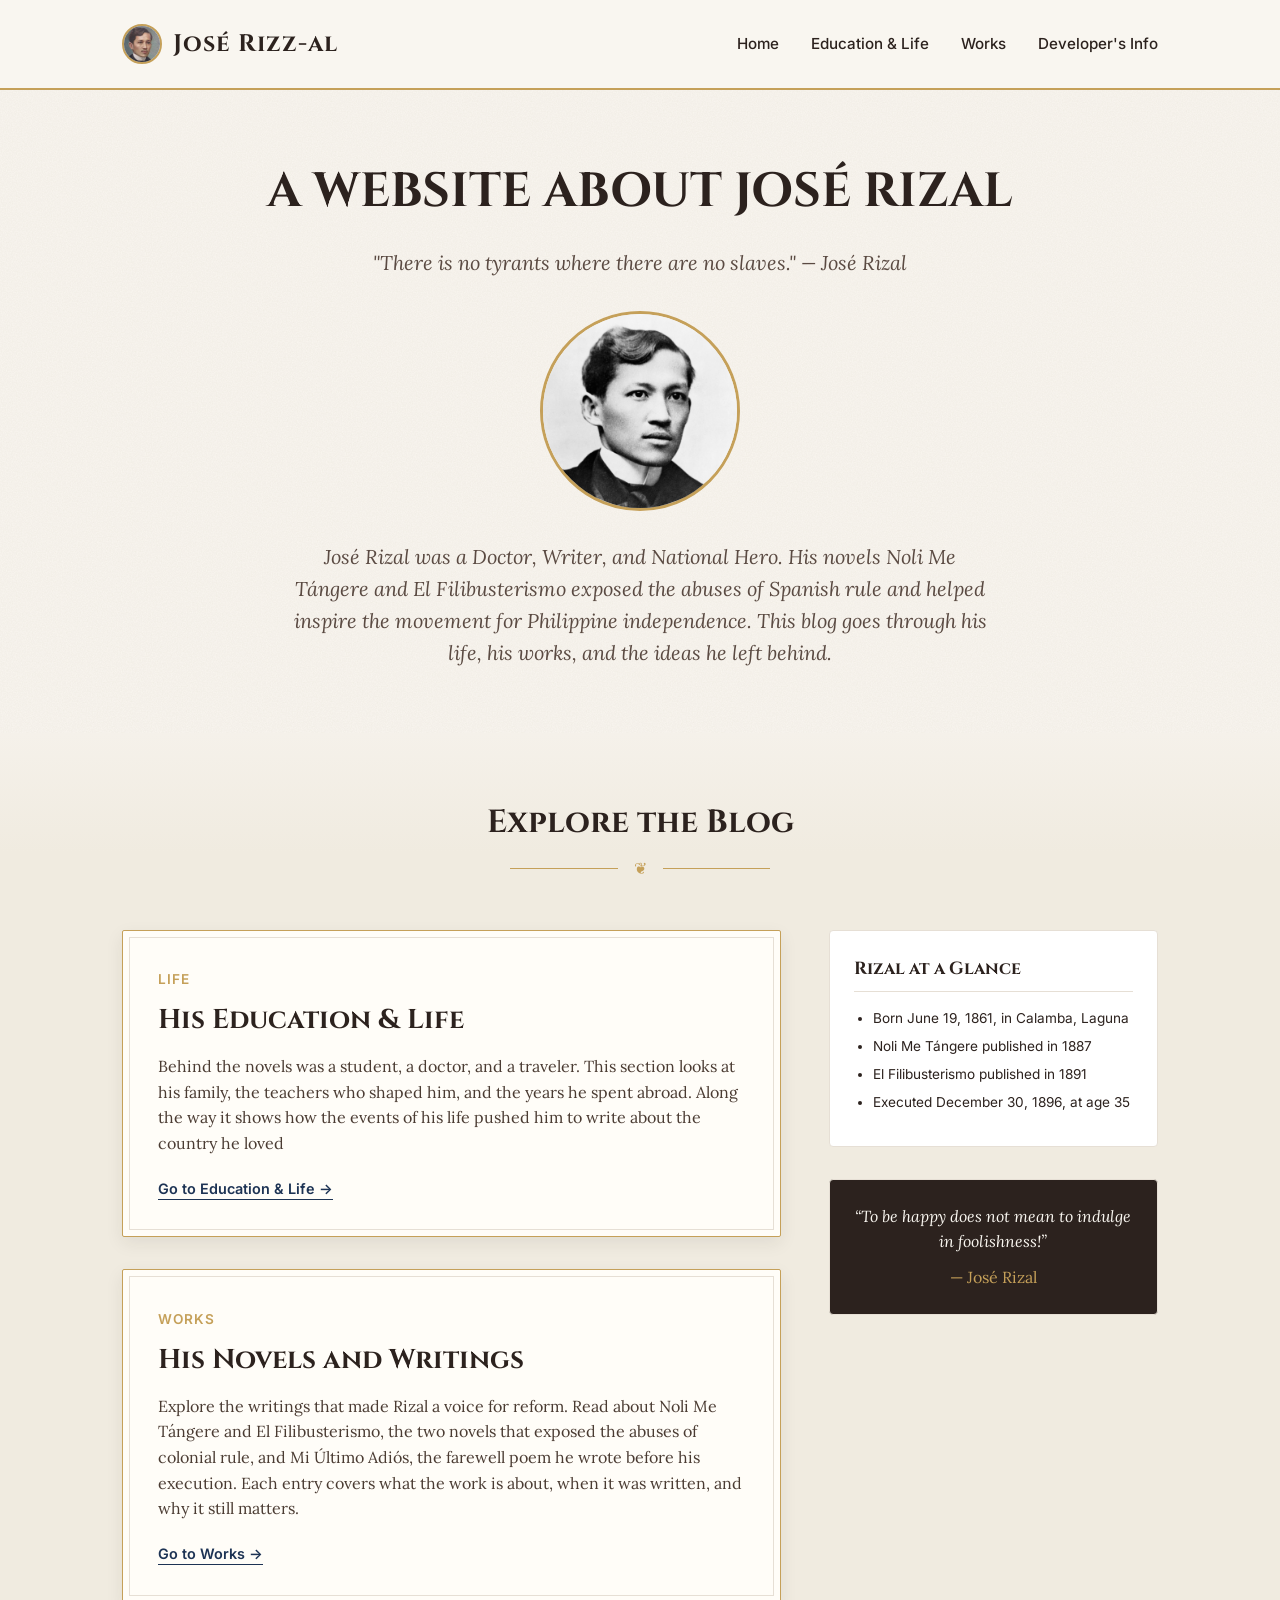
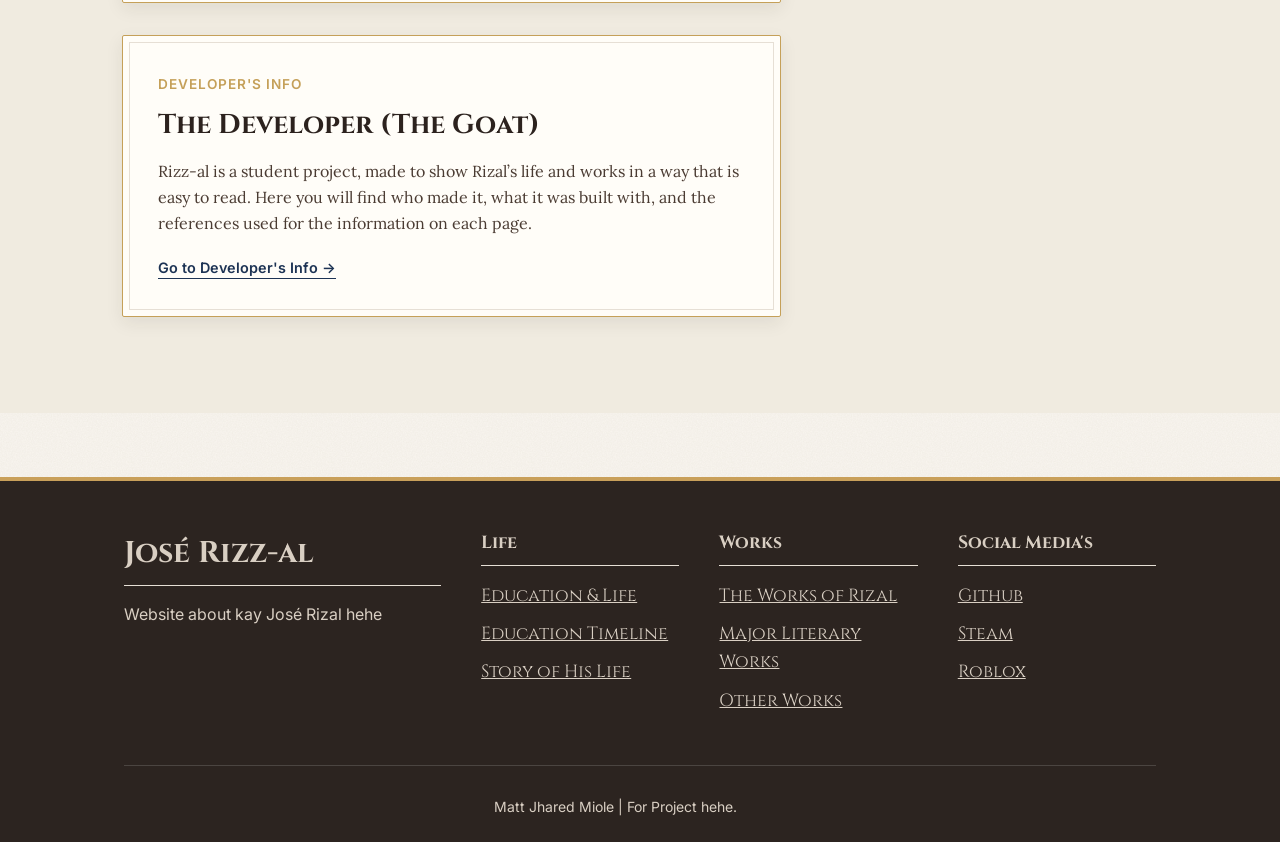
==== Home.html @ d07f2271 "Add files via upload" ====
<!DOCTYPE html>
<html lang="en">
<head>
    <meta charset="UTF-8">
    <meta name="viewport" content="width=device-width, initial-scale=1.0">
    <title>Life And Works of José Rizal</title>
    <link rel="icon" type="image/jpeg" href="/Images/Jose.png">

    <!-- LINKS -->
    <link rel="stylesheet" href="https://fonts.googleapis.com/css2?family=Cinzel:wght@600;700&family=Lora:ital,wght@0,400;0,600;1,400&family=Inter:wght@300;400;500&display=swap">
    <link rel="stylesheet" href="Body.css">
    <link rel="stylesheet" href="Home.css">
    <link rel="stylesheet" href="Footer.css">
    <link rel="stylesheet" href="pages.css">

</head>
<body>

    <!-- sa taas bago mag hr -->
    <header>
        <div class="nav-cont">
            <a href="Home.html" class="logo">
            <img src="/Images/rizz.jpg" alt="" class="logo-img">José Rizz-al</a>
            <ul class="nav-links">
                <li><a href="Home.html">Home</a></li>
                <li><a href="Life.html">Education &amp; Life</a></li>
                <li><a href="Works.html">Works</a></li>
                <li><a href="Info.html">Developer's Info</a></li>
            </ul>
        </div>
    </header>

    <section class="Jose-RIzal">
        <h1 class="taas">A WEBSITE ABOUT JOSÉ RIZAL</h1>
        <p>"There is no tyrants where there are no slaves." — José Rizal</p>
        <img src="/Images/Jose_Rizal_full.jpg" alt="imahe ni José Rizz-al na babaero" class="handsome">
        <p class="desc">José Rizal was a Doctor, Writer, and National Hero. His novels <em>Noli Me Tángere</em> and <em>El Filibusterismo</em> exposed the abuses of Spanish rule and helped inspire the movement for Philippine independence. This blog goes through his life, his works, and the ideas he left behind.</p>
    </section>

        <!-- MAIN CONTAINERS -->

    <section class="baba">
        <h1 class="major">Explore the Blog</h1>
    <div class="ornament" aria-hidden="true"><span>❦</span></div>

    <div class="main-cont">
    <div class="hub">
        <a href="Life.html" class="hub-card">
            <span class="hub-label">Life</span>
                <h2>His Education &amp; Life</h2>
                <p>Behind the novels was a student, a doctor, and a traveler. This section looks at his family, the teachers who shaped him, and the years he spent abroad. Along the way it shows how the events of his life pushed him to write about the country he loved</p>
            <span class="read-more">Go to Education &amp; Life →</span>
        </a>

        <a href="Works.html" class="hub-card">
            <span class="hub-label">Works</span>
            <h2>His Novels and Writings</h2>
            <p>Explore the writings that made Rizal a voice for reform. Read about Noli Me Tángere and El Filibusterismo, the two novels that exposed the abuses of colonial rule, and Mi Último Adiós, the farewell poem he wrote before his execution. Each entry covers what the work is about, when it was written, and why it still matters.</p>
            <span class="read-more">Go to Works →</span>
        </a>

        <a href="Info.html" class="hub-card">
            <span class="hub-label">Developer's Info</span>
            <h2>The Developer (The Goat)</h2>
            <p>Rizz-al is a student project, made to show Rizal’s life and works in a way that is easy to read. Here you will find who made it, what it was built with, and the references used for the information on each page.</p>
            <span class="read-more">Go to Developer's Info →</span>
        </a>
    </div>

    <aside class="sidebar">
        <div class="widget">
            <h3>Rizal at a Glance</h3>
            <ul class="three">
                <li>Born June 19, 1861, in Calamba, Laguna</li>
                <li>Noli Me Tángere published in 1887</li>
                <li>El Filibusterismo published in 1891</li>
                <li>Executed December 30, 1896, at age 35</li>
            </ul>
        </div>

    <div class="widget quote-widget">
        <p>“To be happy does not mean to indulge in foolishness!”</p>
        <span>— José Rizal</span>
    </div>
    </aside>
</div>
</section>
<footer class="footer">
    <div class="footer-2">
    <div class="feet">
    <h1 class="jose-feet">José Rizz-al</h1>
    <p>Website about kay José Rizal hehe</p>
    </div>

    <nav class="feets" aria-label="Life">
    <h3 class="feets-h3">Life</h3>
    <a class="foot-text" href="Life.html"><ins>Education &amp; Life</ins></a>
    <a class="foot-text" href="Life.html#education"><ins>Education Timeline</ins></a>
    <a class="foot-text" href="Life.html#Story"><ins>Story of His Life</ins></a>
    </nav>

    <nav class="feets" aria-label="Works">
    <h3 class="feets-h3">Works</h3>
    <a class="foot-text" href="Works.html#Book"><ins>The Works of Rizal</ins></a>
    <a class="foot-text" href="Works.html#Major"><ins>Major Literary Works</ins></a>
    <a class="foot-text" href="Works.html#Other-Works"><ins>Other Works</ins></a>
    </nav>

    <nav class="feets" aria-label="Legacy">
    <h3 class="feets-h3">Social Media's</h3>
    <a class="foot-text" href="https://github.com/Mattojheredo"><ins>Github</ins></a>
    <a class="foot-text" href="https://steamcommunity.com/profiles/76561198872829556/"><ins>Steam</ins></a>
    <a class="foot-text" href="https://www.roblox.com/users/119009654/profile"><ins>Roblox</ins></a>
    </nav>
</div>

<div class="baba-foot">
    <p>Matt Jhared Miole | For Project hehe.</p>
</div>
</footer>

</body>

</html>
---- Body.css ----
:root {
        --bg-parchment: #F9F6F0;
        --text-sepia: #2C221E;
        --accent-gold: #C5A059;
        --accent-blue: #1D3354;
        --card-bg: #FFFFFF;
        --border-subtle: #E6DFD5;
            --paper-aged: #efe6d2;
            --ink-faded: #5a4a3c;
            --bg-parchment-dark: #f0e9dc;
    }

    * {
        box-sizing: border-box;
        margin: 0;
        padding: 0;
    }

    body {
        background-color: var(--bg-parchment);
        color: var(--text-sepia);
        font-family: 'Inter', sans-serif;
        line-height: 1.6;
        background-color: var(--bg-parchment);
        background-image: url("data:image/svg+xml;utf8,<svg xmlns='http://www.w3.org/2000/svg' width='200' height='200'><filter id='n'><feTurbulence type='fractalNoise' baseFrequency='0.8' numOctaves='3' stitchTiles='stitch'/><feColorMatrix values='0 0 0 0 0.35  0 0 0 0 0.25  0 0 0 0 0.15  0 0 0 0.09 0'/></filter><rect width='100%' height='100%' filter='url(%23n)'/></svg>");
    }

    header {
        border-bottom: 2px solid var(--accent-gold);
        background-color: var(--bg-parchment);
        position: sticky;
        top: 0;
        z-index: 100;
    }
---- Home.css ----
.nav-cont {
        max-width: 1100px;
        margin: 0 auto;
        padding: 1.5rem 2rem;
        display: flex;
        justify-content: space-between;
        align-items: center;
    }

    .logo {
        font-family: 'Cinzel', serif;
        font-size: 1.5rem;
        font-weight: 700;
        color: var(--text-sepia);
        letter-spacing: 1px;
        text-decoration: none;
        display: inline-flex;
        align-items: center;
        gap: 0.7rem;
    }

    .logo-img {
    width: 40px;
    height: 40px;
    border-radius: 50%;
    object-fit: cover;
    object-position: top;
    border: 2px solid var(--accent-gold);
    }

    .nav-links {
        display: flex;
        gap: 2rem;
        list-style: none;
    }

    .nav-links a {
        text-decoration: none;
        color: var(--text-sepia);
        font-weight: 500;
        font-size: 0.95rem;
        transition: color 0.2s;
    }

    .nav-links a:hover {
        color: var(--accent-gold);
    }

    .Jose-RIzal {
        max-width: 900px;
        margin: 4rem auto;
        text-align: center;
        padding: 0 2rem;
    }

    .Jose-RIzal h1 {
        font-family: 'Cinzel', serif;
        font-size: 3rem;
        margin-bottom: 1rem;
        color: var(--text-sepia);
    }

    .Jose-RIzal p {
        font-family: 'Lora', serif;
        font-style: italic;
        font-size: 1.25rem;
        color: #5A4A42;
        max-width: 700px;
        margin: 0 auto 2rem auto;
    }

    .handsome {
        display: block;
        width: 200px;
        aspect-ratio: 1 / 1;
        object-fit: cover;
        object-position: top;
        border-radius: 60%;
        border: 3px solid var(--accent-gold);
        margin: 0 auto;
        margin-bottom: 30px;
    }
    .Jose-RIzal desc {
        font-family: 'Inter', sans-serif;
        font-style: normal;
        font-size: 1rem;
        color: #4A3B32;
        max-width: 600px;
        margin: 2rem auto 0 auto;
        line-height: 1.8;
    }

    .main-cont {
        max-width: 1100px;
        margin: 0 auto 4rem auto;
        padding: 0 2rem;
        display: grid;
        grid-template-columns: 2fr 1fr;
        gap: 3rem;
        align-items: start;
        
    }

    @media (max-width: 768px) {
        .main-cont { grid-template-columns: 1fr; }
    }

    .blog-posts {
        display: flex;
        flex-direction: column;
        gap: 2.5rem;
    }

    .post-card {
        background: var(--card-bg);
        border: 1px solid var(--border-subtle);
        padding: 2rem;
        border-radius: 4px;
        box-shadow: 0 4px 12px rgba(44, 34, 30, 0.03);
        transition: transform 0.2s;
    }

    .post-card:hover {
        transform: translateY(-3px);
    }

    .post-card-image {
        display: flex;
        gap: 1.5rem;
        align-items: stretch;
    }

    .post-thumb {
        width: 140px;
        aspect-ratio: 2 / 3;
        object-fit: cover;
        border-radius: 4px;
        flex-shrink: 0;
        background: var(--border-subtle);
    }

        .post-body {
        flex: 1;
        display: flex;
        flex-direction: column;
        align-items: flex-start;
        }

    .post-body .read-more {
        margin-top: auto;
    }

    @media (max-width: 600px) {
        .post-card-image {
        flex-direction: column;
    }

    .post-thumb {
        width: 100%;
        aspect-ratio: 16 / 9;
        }
    }

    .post-meta {
        font-size: 0.85rem;
        text-transform: uppercase;
        letter-spacing: 1px;
        color: var(--accent-gold);
        margin-bottom: 0.5rem;
        font-weight: 600;
    }

    .post-title {
        font-family: 'Cinzel', serif;
        font-size: 1.6rem;
        margin-bottom: 1rem;
        line-height: 1.3;
    }

    .post-title a {
        text-decoration: none;
        color: var(--text-sepia);
    }

    .post-title a:hover {
        color: var(--accent-blue);
    }

    .post-excerpt {
        font-family: 'Lora', serif;
        color: #4A3B32;
        margin-bottom: 1.5rem;
    }

    .read-more {
        text-decoration: none;
        font-weight: 600;
        font-size: 0.9rem;
        color: var(--accent-blue);
        border-bottom: 1px solid var(--accent-blue);
        padding-bottom: 2px;
    }

    .sidebar {
        display: flex;
        flex-direction: column;
        gap: 2rem;
    }

    .widget,
    .trio-trio-tro {
        background: var(--card-bg);
        border: 1px solid var(--border-subtle);
        padding: 1.5rem;
        border-radius: 4px;
    }

    .widget h3,
    .trio-trio-tro h3 {
        font-family: 'Cinzel', serif;
        font-size: 1.1rem;
        margin-bottom: 1rem;
        border-bottom: 1px solid var(--border-subtle);
        padding-bottom: 0.5rem;
    }

    .timeline-slider {
        width: 100%;
        margin: 1rem 0;
        accent-color: var(--accent-gold);
    }

    .timeline-year {
        font-family: 'Cinzel', serif;
        font-weight: bold;
        font-size: 1.2rem;
        color: var(--accent-gold);
        margin-bottom: 0.5rem;
    }

    .timeline-desc {
        font-size: 0.95rem;
        color: #4A3B32;
        min-height: 60px;
    }

    .timeline-ni-rizz-al {
        font-size: 0.85rem;
        color: #666;
        margin-bottom: 0.5rem;
    }

    .three {
        font-size: 0.85rem;
        color: #2C221E;
        margin-bottom: 0.5rem;
        padding-left: 1.2rem;
    }

    .three li {
        margin-bottom: 0.4rem;
    }

    .more-works-rizz-al {
        text-decoration: none;
        color: var(--accent-blue);
        transition: color 0.2s;
    }

    .more-works-rizz-al:hover {
        color: var(--accent-gold);
    }

    .major {
        text-align: center;
        font-family: 'Cinzel', serif;
        font-size: 2rem;
        color: var(--text-sepia);
        margin-bottom: 0.5rem;
    }

    .baba {
        background: linear-gradient(to bottom, #f5f1ea 0%, #f0ebe0 120px);
        border-top: none;
        padding: 4rem 0 2rem;
        }

    .ornament {
        display: flex;
        align-items: center;
        gap: 16px;
        max-width: 260px;
        margin: 0 auto 3rem;
        color: var(--accent-gold);
    }

    .ornament::before,
    .ornament::after {
        content: "";
        flex: 1;
        height: 1px;
        background: var(--accent-gold);
    }

    .major2 {
        text-align: center;
        font-family: 'Cinzel', serif;
        font-size: 2rem;
        color: var(--text-sepia);
        margin-bottom: 0.5rem;
        margin-top: 4rem;
    }

    .ornament2 {
        display: flex;
        align-items: center;
        gap: 16px;
        max-width: 260px;
        margin: 0 auto 3rem;
        color: var(--accent-gold);
    }

    .ornament2::before,
    .ornament2::after {
        content: "";
        flex: 1;
        height: 1px;
        background: var(--accent-gold);
    }
---- Footer.css ----
.footer {
        background: #2c2420;
        color: #d9cfc3;
        border-top: 4px solid #c9a05a;
        margin-top: 64px;
        padding: 48px 24px 24px;
    }

    .footer-2 {
        max-width: 1032px;
        margin: 0 auto;
        display: grid;
        grid-template-columns: 1.6fr 1fr 1fr 1fr;
        gap: 40px;
    }

    .feet h3 {
        color: #fff;
        font-size: 26px;
        margin: 0 0 12px;
    }

    .feet p {
        margin: 0 0 12px;
        line-height: 1.6;
    }

    .feets h4 {
        color: #fff;
        font-size: 16px;
        margin: 0 0 14px;
    }

    .feets a,
    .feet a {
        display: block;
        color: #d9cfc3;
        text-decoration: none;
        margin-bottom: 10px;
    }

    .feet a {
        display: inline;
        border-bottom: 1px solid #c9a05a;
    }

    .feets a:hover,
    .feet a:hover {
        color: #c9a05a;
    }

    .baba-foot {
        max-width: 1032px;
        margin: 40px auto 0;
        padding-top: 20px;
        border-top: 1px solid rgba(255, 255, 255, 0.15);
        font-size: 14px;
    }

    .baba-foot p {
        margin: 10px 0 0;
        margin-left: 370px;
        
    }

    @media (
        max-width: 760px
    ) {

    .footer2 {
        grid-template-columns: 1fr 1fr;
    }
    .feet    {
        grid-column: 1 / -1;
    }   }

    .jose-feet {
        font-family: 'Cinzel', serif;
        font-size: 30px;
        margin-bottom: 1rem;
        border-bottom: 1px solid var(--border-subtle);
        padding-bottom: 0.5rem;
    }

    .feets-h3 {
        font-family: 'Cinzel', serif;
        font-size: 1.1rem;
        margin-bottom: 1rem;
        border-bottom: 1px solid var(--border-subtle);
        padding-bottom: 0.5rem;
    }

    .foot-text{
        font-family: 'Cinzel', serif;
        font-size: 1.1rem;
    }
---- pages.css ----
.hub {
        display: flex;
        flex-direction: column;
        gap: 2rem;
    }

    .hub-card {
        display: block;
        text-decoration: none;
        background: #fffdf8;
        border: 1px solid var(--accent-gold);
        outline: 1px solid var(--border-subtle);
        outline-offset: -8px;
        border-radius: 2px;
        padding: 2.2rem;
        box-shadow: 0 6px 18px rgba(44, 34, 30, 0.08);
        transition: transform 0.2s, box-shadow 0.2s;
    }

    .hub-card:hover {
        transform: translateY(-4px);
        box-shadow: 0 10px 24px rgba(44, 34, 30, 0.14);
    }

    .hub-label {
        font-size: 0.85rem;
        text-transform: uppercase;
        letter-spacing: 1px;
        font-weight: 600;
        color: var(--accent-gold);
    }

    .hub-card h2 {
        font-family: 'Cinzel', serif;
        font-size: 1.7rem;
        color: var(--text-sepia);
        margin: 0.4rem 0 0.8rem;
    }

    .hub-card p {
        font-family: 'Lora', serif;
        color: #4A3B32;
        margin-bottom: 1.2rem;
    }

    .quote-widget {
        background: var(--text-sepia);
        color: var(--bg-parchment);
        text-align: center;
        font-family: 'Lora', serif;
        font-style: italic;
    }

    .quote-widget span {
        display: block;
        margin-top: 0.6rem;
        color: var(--accent-gold)
        ; font-style: normal;
    }
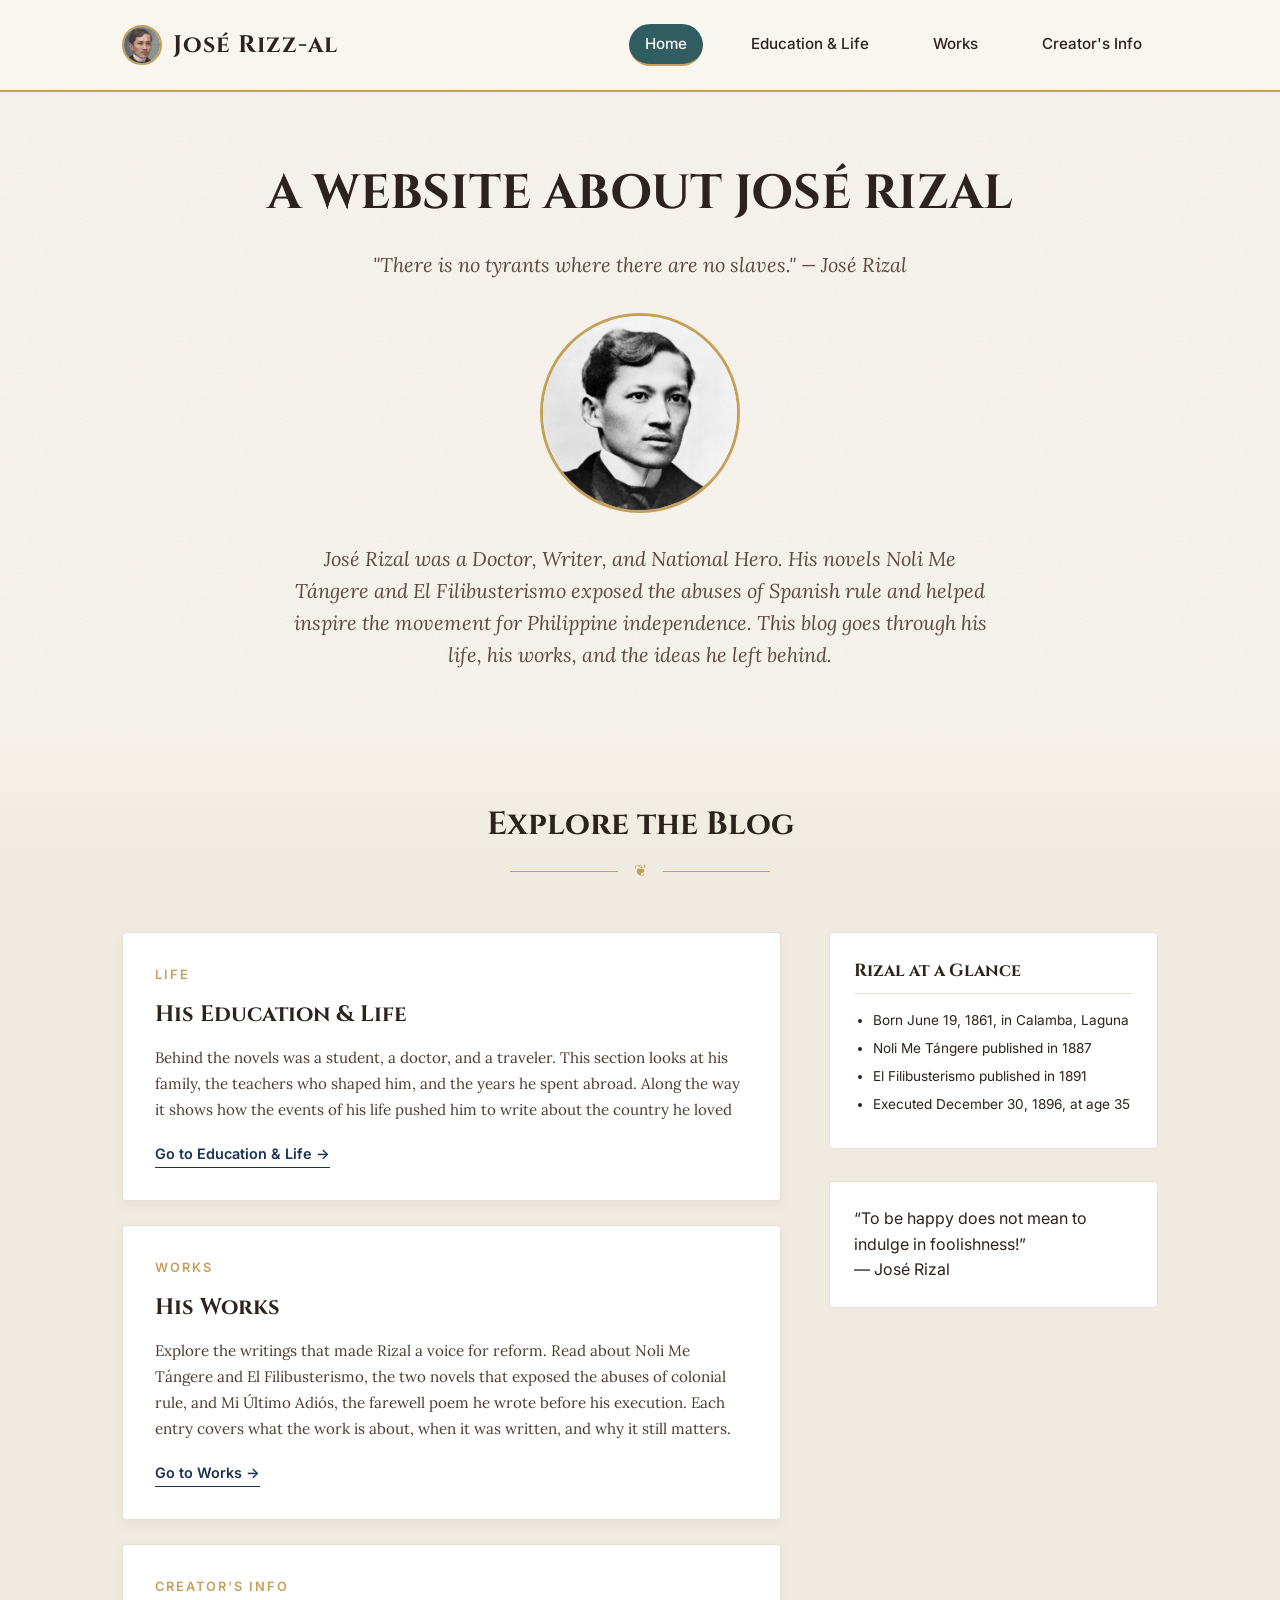
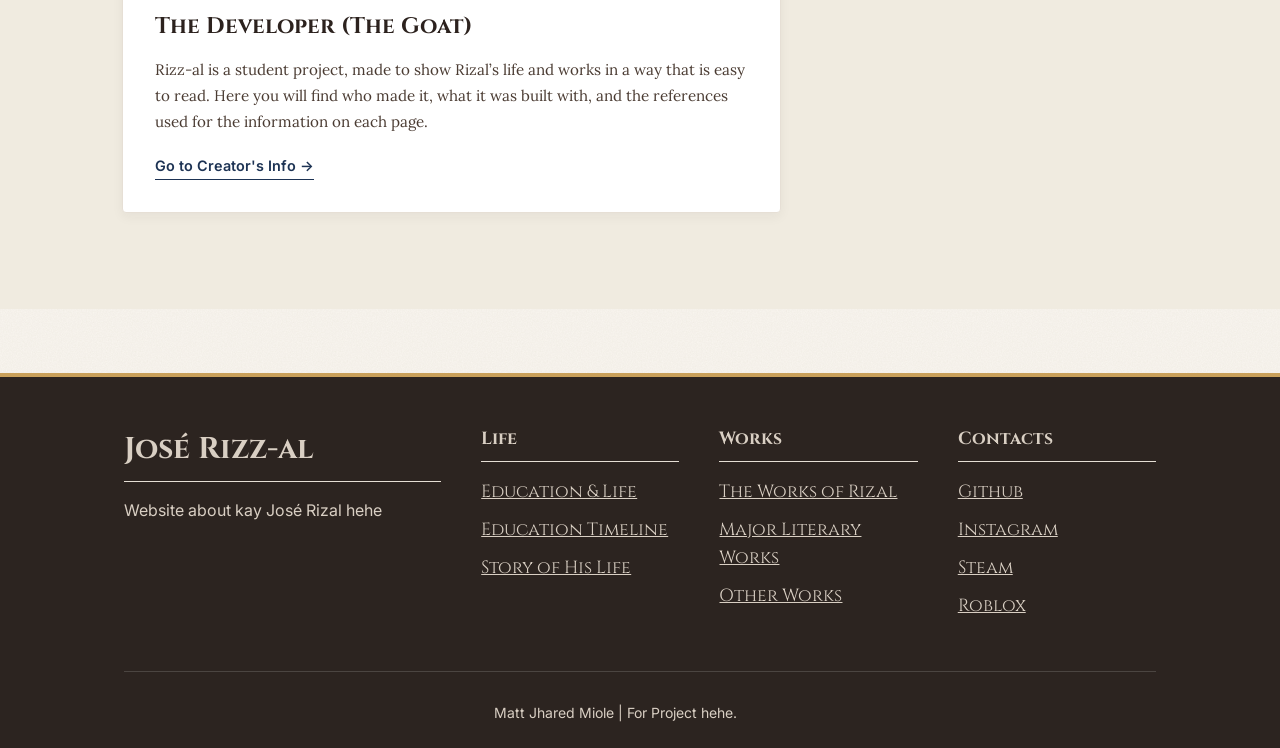
==== commit dcb8168e: "Add files via upload" ====
--- a/Home.html
+++ b/Home.html
@@ -8,10 +8,10 @@
 
     <!-- LINKS -->
     <link rel="stylesheet" href="https://fonts.googleapis.com/css2?family=Cinzel:wght@600;700&family=Lora:ital,wght@0,400;0,600;1,400&family=Inter:wght@300;400;500&display=swap">
-    <link rel="stylesheet" href="Body.css">
-    <link rel="stylesheet" href="Home.css">
-    <link rel="stylesheet" href="Footer.css">
-    <link rel="stylesheet" href="pages.css">
+    <link rel="stylesheet" href="/CSS/Body.css">
+    <link rel="stylesheet" href="/CSS/Home.css">
+    <link rel="stylesheet" href="/CSS/Footer.css">
+    <link rel="stylesheet" href="/CSS/pages.css">
 
 </head>
 <body>
@@ -19,13 +19,13 @@
     <!-- sa taas bago mag hr -->
     <header>
         <div class="nav-cont">
-            <a href="Home.html" class="logo">
+            <a href="/HTML/Home.html" class="logo">
             <img src="/Images/rizz.jpg" alt="" class="logo-img">José Rizz-al</a>
             <ul class="nav-links">
-                <li><a href="Home.html">Home</a></li>
-                <li><a href="Life.html">Education &amp; Life</a></li>
-                <li><a href="Works.html">Works</a></li>
-                <li><a href="Info.html">Developer's Info</a></li>
+                <li><a href="/HTML/Home.html" aria-current="page">Home</a></li>
+                <li><a href="/HTML/Life.html">Education &amp; Life</a></li>
+                <li><a href="/HTML/Works.html">Works</a></li>
+                <li><a href="/HTML/Info.html">Creator's Info</a></li>
             </ul>
         </div>
     </header>
@@ -45,25 +45,25 @@
 
     <div class="main-cont">
     <div class="hub">
-        <a href="Life.html" class="hub-card">
+        <a href="/HTML/Life.html" class="hub-card">
             <span class="hub-label">Life</span>
                 <h2>His Education &amp; Life</h2>
                 <p>Behind the novels was a student, a doctor, and a traveler. This section looks at his family, the teachers who shaped him, and the years he spent abroad. Along the way it shows how the events of his life pushed him to write about the country he loved</p>
             <span class="read-more">Go to Education &amp; Life →</span>
         </a>
 
-        <a href="Works.html" class="hub-card">
+        <a href="/HTML/Works.html" class="hub-card">
             <span class="hub-label">Works</span>
-            <h2>His Novels and Writings</h2>
+            <h2>His Works</h2>
             <p>Explore the writings that made Rizal a voice for reform. Read about Noli Me Tángere and El Filibusterismo, the two novels that exposed the abuses of colonial rule, and Mi Último Adiós, the farewell poem he wrote before his execution. Each entry covers what the work is about, when it was written, and why it still matters.</p>
             <span class="read-more">Go to Works →</span>
         </a>
 
-        <a href="Info.html" class="hub-card">
-            <span class="hub-label">Developer's Info</span>
+        <a href="/HTML/Info.html" class="hub-card">
+            <span class="hub-label">Creator's Info</span>
             <h2>The Developer (The Goat)</h2>
             <p>Rizz-al is a student project, made to show Rizal’s life and works in a way that is easy to read. Here you will find who made it, what it was built with, and the references used for the information on each page.</p>
-            <span class="read-more">Go to Developer's Info →</span>
+            <span class="read-more">Go to Creator's Info →</span>
         </a>
     </div>
 
@@ -78,7 +78,7 @@
             </ul>
         </div>
 
-    <div class="widget quote-widget">
+    <div class="widget">
         <p>“To be happy does not mean to indulge in foolishness!”</p>
         <span>— José Rizal</span>
     </div>
@@ -94,21 +94,22 @@
 
     <nav class="feets" aria-label="Life">
     <h3 class="feets-h3">Life</h3>
-    <a class="foot-text" href="Life.html"><ins>Education &amp; Life</ins></a>
-    <a class="foot-text" href="Life.html#education"><ins>Education Timeline</ins></a>
-    <a class="foot-text" href="Life.html#Story"><ins>Story of His Life</ins></a>
+    <a class="foot-text" href="/HTML/Life.html"><ins>Education &amp; Life</ins></a>
+    <a class="foot-text" href="/HTML/Life.html#education"><ins>Education Timeline</ins></a>
+    <a class="foot-text" href="/HTML/Life.html#Story"><ins>Story of His Life</ins></a>
     </nav>
 
     <nav class="feets" aria-label="Works">
     <h3 class="feets-h3">Works</h3>
-    <a class="foot-text" href="Works.html#Book"><ins>The Works of Rizal</ins></a>
-    <a class="foot-text" href="Works.html#Major"><ins>Major Literary Works</ins></a>
-    <a class="foot-text" href="Works.html#Other-Works"><ins>Other Works</ins></a>
+    <a class="foot-text" href="/HTML/Works.html#Book"><ins>The Works of Rizal</ins></a>
+    <a class="foot-text" href="/HTML/Works.html#Major"><ins>Major Literary Works</ins></a>
+    <a class="foot-text" href="/HTML/Works.html#Other-Works"><ins>Other Works</ins></a>
     </nav>
 
     <nav class="feets" aria-label="Legacy">
-    <h3 class="feets-h3">Social Media's</h3>
+    <h3 class="feets-h3">Contacts</h3>
     <a class="foot-text" href="https://github.com/Mattojheredo"><ins>Github</ins></a>
+    <a class="foot-text" href="https://www.instagram.com/mattojheredo/"><ins>Instagram</ins></a>
     <a class="foot-text" href="https://steamcommunity.com/profiles/76561198872829556/"><ins>Steam</ins></a>
     <a class="foot-text" href="https://www.roblox.com/users/119009654/profile"><ins>Roblox</ins></a>
     </nav>
--- a/CSS/Body.css
+++ b/CSS/Body.css
@@ -0,0 +1,34 @@
+:root {
+        --bg-parchment: #F9F6F0;
+        --text-sepia: #2C221E;
+        --accent-gold: #C5A059;
+        --accent-blue: #1D3354;
+        --card-bg: #FFFFFF;
+        --border-subtle: #E6DFD5;
+            --paper-aged: #efe6d2;
+            --ink-faded: #5a4a3c;
+            --bg-parchment-dark: #f0e9dc;
+    }
+
+    * {
+        box-sizing: border-box;
+        margin: 0;
+        padding: 0;
+    }
+
+    body {
+        background-color: var(--bg-parchment);
+        color: var(--text-sepia);
+        font-family: 'Inter', sans-serif;
+        line-height: 1.6;
+        background-color: var(--bg-parchment);
+        background-image: url("data:image/svg+xml;utf8,<svg xmlns='http://www.w3.org/2000/svg' width='200' height='200'><filter id='n'><feTurbulence type='fractalNoise' baseFrequency='0.8' numOctaves='3' stitchTiles='stitch'/><feColorMatrix values='0 0 0 0 0.35  0 0 0 0 0.25  0 0 0 0 0.15  0 0 0 0.09 0'/></filter><rect width='100%' height='100%' filter='url(%23n)'/></svg>");
+    }
+
+    header {
+        border-bottom: 2px solid var(--accent-gold);
+        background-color: var(--bg-parchment);
+        position: sticky;
+        top: 0;
+        z-index: 100;
+    }
--- a/CSS/Home.css
+++ b/CSS/Home.css
@@ -0,0 +1,406 @@
+    .nav-cont {
+        max-width: 1100px;
+        margin: 0 auto;
+        padding: 1.5rem 2rem;
+        display: flex;
+        justify-content: space-between;
+        align-items: center;
+    }
+
+    .logo {
+        font-family: 'Cinzel', serif;
+        font-size: 1.5rem;
+        font-weight: 700;
+        color: var(--text-sepia);
+        letter-spacing: 1px;
+        text-decoration: none;
+        display: inline-flex;
+        align-items: center;
+        gap: 0.7rem;
+    }
+
+    .logo-img {
+    width: 40px;
+    height: 40px;
+    border-radius: 50%;
+    object-fit: cover;
+    object-position: top;
+    border: 2px solid var(--accent-gold);
+    }
+
+    .nav-links {
+        display: flex;
+        gap: 2rem;
+        list-style: none;
+    }
+
+    .nav-links a {
+        text-decoration: none;
+        color: var(--text-sepia);
+        font-weight: 500;
+        font-size: 0.95rem;
+        transition: color 0.2s;
+        border-radius: 999px;
+        border-bottom: 2px solid transparent;
+        transition: background 0.2s, color 0.2s, border-color 0.2s;
+        display:block;
+        padding: 0.5rem 1rem;
+
+    }
+
+    .nav-links a:hover {
+        color: var(--accent-gold);
+    }
+
+    .nav-links a[aria-current="page"] {
+    background: #2F5D62;
+    color: #F9F6F0;
+    border-bottom-color: var(--accent-gold);
+    }
+
+    .nav-links a[aria-current="page"]:hover {
+    color: var(--bg-parchment);
+    }
+
+    .Jose-RIzal {
+        max-width: 900px;
+        margin: 4rem auto;
+        text-align: center;
+        padding: 0 2rem;
+    }
+
+    .Jose-RIzal h1 {
+        font-family: 'Cinzel', serif;
+        font-size: 3rem;
+        margin-bottom: 1rem;
+        color: var(--text-sepia);
+    }
+
+    .Jose-RIzal p {
+        font-family: 'Lora', serif;
+        font-style: italic;
+        font-size: 1.25rem;
+        color: #5A4A42;
+        max-width: 700px;
+        margin: 0 auto 2rem auto;
+    }
+
+    .handsome {
+        display: block;
+        width: 200px;
+        aspect-ratio: 1 / 1;
+        object-fit: cover;
+        object-position: top;
+        border-radius: 60%;
+        border: 3px solid var(--accent-gold);
+        margin: 0 auto;
+        margin-bottom: 30px;
+    }
+    .Jose-RIzal desc {
+        font-family: 'Inter', sans-serif;
+        font-style: normal;
+        font-size: 1rem;
+        color: #4A3B32;
+        max-width: 600px;
+        margin: 2rem auto 0 auto;
+        line-height: 1.8;
+    }
+
+    .main-cont {
+        max-width: 1100px;
+        margin: 0 auto 4rem auto;
+        padding: 0 2rem;
+        display: grid;
+        grid-template-columns: 2fr 1fr;
+        gap: 3rem;
+        align-items: start;
+        
+    }
+
+    @media (max-width: 768px) {
+        .main-cont { grid-template-columns: 1fr; }
+    }
+
+    .blog-posts {
+        display: flex;
+        flex-direction: column;
+        gap: 2.5rem;
+    }
+
+    .post-card {
+        background: var(--card-bg);
+        border: 1px solid var(--border-subtle);
+        padding: 2rem;
+        border-radius: 4px;
+        box-shadow: 0 4px 12px rgba(44, 34, 30, 0.03);
+        transition: transform 0.2s;
+    }
+
+    .post-card:hover {
+        transform: translateY(-3px);
+    }
+
+    .post-card-image {
+        display: flex;
+        gap: 1.5rem;
+        align-items: stretch;
+    }
+
+    .post-thumb {
+        width: 140px;
+        aspect-ratio: 2 / 3;
+        object-fit: cover;
+        border-radius: 4px;
+        flex-shrink: 0;
+        background: var(--border-subtle);
+    }
+
+        .post-body {
+        flex: 1;
+        display: flex;
+        flex-direction: column;
+        align-items: flex-start;
+        }
+
+    .post-body .read-more {
+        margin-top: auto;
+    }
+
+    @media (max-width: 600px) {
+        .post-card-image {
+        flex-direction: column;
+    }
+
+    .post-thumb {
+        width: 100%;
+        aspect-ratio: 16 / 9;
+        }
+    }
+
+    .post-meta {
+        font-size: 0.85rem;
+        text-transform: uppercase;
+        letter-spacing: 1px;
+        color: var(--accent-gold);
+        margin-bottom: 0.5rem;
+        font-weight: 600;
+    }
+
+    .post-title {
+        font-family: 'Cinzel', serif;
+        font-size: 1.6rem;
+        margin-bottom: 1rem;
+        line-height: 1.3;
+    }
+
+    .post-title a {
+        text-decoration: none;
+        color: var(--text-sepia);
+    }
+
+    .post-title a:hover {
+        color: var(--accent-blue);
+    }
+
+    .post-excerpt {
+        font-family: 'Lora', serif;
+        color: #4A3B32;
+        margin-bottom: 1.5rem;
+    }
+
+    .read-more {
+        text-decoration: none;
+        font-weight: 600;
+        font-size: 0.9rem;
+        color: var(--accent-blue);
+        border-bottom: 1px solid var(--accent-blue);
+        padding-bottom: 2px;
+    }
+
+    .sidebar {
+        display: flex;
+        flex-direction: column;
+        gap: 2rem;
+    }
+
+    .widget,
+    .trio-trio-tro {
+        background: var(--card-bg);
+        border: 1px solid var(--border-subtle);
+        padding: 1.5rem;
+        border-radius: 4px;
+    }
+
+    .widget h3,
+    .trio-trio-tro h3 {
+        font-family: 'Cinzel', serif;
+        font-size: 1.1rem;
+        margin-bottom: 1rem;
+        border-bottom: 1px solid var(--border-subtle);
+        padding-bottom: 0.5rem;
+    }
+
+    .timeline-slider {
+        width: 100%;
+        margin: 1rem 0;
+        accent-color: var(--accent-gold);
+    }
+
+    .timeline-year {
+        font-family: 'Cinzel', serif;
+        font-weight: bold;
+        font-size: 1.2rem;
+        color: var(--accent-gold);
+        margin-bottom: 0.5rem;
+    }
+
+    .timeline-desc {
+        font-size: 0.95rem;
+        color: #4A3B32;
+        min-height: 60px;
+    }
+
+    .timeline-ni-rizz-al {
+        font-size: 0.85rem;
+        color: #666;
+        margin-bottom: 0.5rem;
+    }
+
+    .three {
+        font-size: 0.85rem;
+        color: #2C221E;
+        margin-bottom: 0.5rem;
+        padding-left: 1.2rem;
+    }
+
+    .three li {
+        margin-bottom: 0.4rem;
+    }
+
+    .more-works-rizz-al {
+        text-decoration: none;
+        color: var(--accent-blue);
+        transition: color 0.2s;
+    }
+
+    .more-works-rizz-al:hover {
+        color: var(--accent-gold);
+    }
+
+    .major {
+        text-align: center;
+        font-family: 'Cinzel', serif;
+        font-size: 2rem;
+        color: var(--text-sepia);
+        margin-bottom: 0.5rem;
+    }
+
+    .baba {
+        background: linear-gradient(to bottom, #f5f1ea 0%, #f0ebe0 120px);
+        border-top: none;
+        padding: 4rem 0 2rem;
+        }
+
+    .ornament {
+        display: flex;
+        align-items: center;
+        gap: 16px;
+        max-width: 260px;
+        margin: 0 auto 3rem;
+        color: var(--accent-gold);
+    }
+
+    .ornament::before,
+    .ornament::after {
+        content: "";
+        flex: 1;
+        height: 1px;
+        background: var(--accent-gold);
+    }
+
+    .major2 {
+        text-align: center;
+        font-family: 'Cinzel', serif;
+        font-size: 2rem;
+        color: var(--text-sepia);
+        margin-bottom: 0.5rem;
+        margin-top: 4rem;
+    }
+
+    .ornament2 {
+        display: flex;
+        align-items: center;
+        gap: 16px;
+        max-width: 260px;
+        margin: 0 auto 3rem;
+        color: var(--accent-gold);
+    }
+
+    .ornament2::before,
+    .ornament2::after {
+        content: "";
+        flex: 1;
+        height: 1px;
+        background: var(--accent-gold);
+    }
+
+
+/* EXPLORE THE BLOG CARDS */
+
+.hub {
+    display: flex;
+    flex-direction: column;
+    gap: 1.5rem;
+}
+
+.hub-card {
+    display: flex;
+    flex-direction: column;
+    text-decoration: none;
+    color: var(--text-sepia);
+    background: var(--card-bg);
+    border: 1px solid var(--border-subtle);
+    border-radius: 4px;
+    padding: 2rem;
+    box-shadow: 0 4px 12px rgba(44, 34, 30, 0.05);
+    transition: transform 0.2s, box-shadow 0.2s;
+}
+
+.hub-card:hover {
+    transform: translateY(-4px);
+    box-shadow: 0 8px 20px rgba(44, 34, 30, 0.12);
+}
+
+.hub-label {
+    font-size: 0.8rem;
+    text-transform: uppercase;
+    letter-spacing: 2px;
+    font-weight: 600;
+    color: var(--accent-gold);
+    margin-bottom: 0.7rem;
+}
+
+.hub-card h2 {
+    font-family: 'Cinzel', serif;
+    font-size: 1.4rem;
+    color: var(--text-sepia);
+    margin-bottom: 0.8rem;
+}
+
+.hub-card p {
+    font-family: 'Lora', serif;
+    font-size: 0.95rem;
+    line-height: 1.7;
+    color: #4A3B32;
+    margin-bottom: 1.2rem;
+}
+
+.hub-card .read-more {
+    align-self: flex-start;
+    margin-top: auto;
+}
+
+.hub-card:hover .read-more {
+    color: var(--accent-gold);
+    border-color: var(--accent-gold);
+}
--- a/CSS/Footer.css
+++ b/CSS/Footer.css
@@ -0,0 +1,96 @@
+    .footer {
+        background: #2c2420;
+        color: #d9cfc3;
+        border-top: 4px solid #c9a05a;
+        margin-top: 64px;
+        padding: 48px 24px 24px;
+    }
+
+    .footer-2 {
+        max-width: 1032px;
+        margin: 0 auto;
+        display: grid;
+        grid-template-columns: 1.6fr 1fr 1fr 1fr;
+        gap: 40px;
+    }
+
+    .feet h3 {
+        color: #fff;
+        font-size: 26px;
+        margin: 0 0 12px;
+    }
+
+    .feet p {
+        margin: 0 0 12px;
+        line-height: 1.6;
+    }
+
+    .feets h4 {
+        color: #fff;
+        font-size: 16px;
+        margin: 0 0 14px;
+    }
+
+    .feets a,
+    .feet a {
+        display: block;
+        color: #d9cfc3;
+        text-decoration: none;
+        margin-bottom: 10px;
+    }
+
+    .feet a {
+        display: inline;
+        border-bottom: 1px solid #c9a05a;
+    }
+
+    .feets a:hover,
+    .feet a:hover {
+        color: #c9a05a;
+    }
+
+    .baba-foot {
+        max-width: 1032px;
+        margin: 40px auto 0;
+        padding-top: 20px;
+        border-top: 1px solid rgba(255, 255, 255, 0.15);
+        font-size: 14px;
+    }
+
+    .baba-foot p {
+        margin: 10px 0 0;
+        margin-left: 370px;
+        
+    }
+
+    @media (
+        max-width: 760px
+    ) {
+
+    .footer2 {
+        grid-template-columns: 1fr 1fr;
+    }
+    .feet    {
+        grid-column: 1 / -1;
+    }   }
+
+    .jose-feet {
+        font-family: 'Cinzel', serif;
+        font-size: 30px;
+        margin-bottom: 1rem;
+        border-bottom: 1px solid var(--border-subtle);
+        padding-bottom: 0.5rem;
+    }
+
+    .feets-h3 {
+        font-family: 'Cinzel', serif;
+        font-size: 1.1rem;
+        margin-bottom: 1rem;
+        border-bottom: 1px solid var(--border-subtle);
+        padding-bottom: 0.5rem;
+    }
+
+    .foot-text{
+        font-family: 'Cinzel', serif;
+        font-size: 1.1rem;
+    }
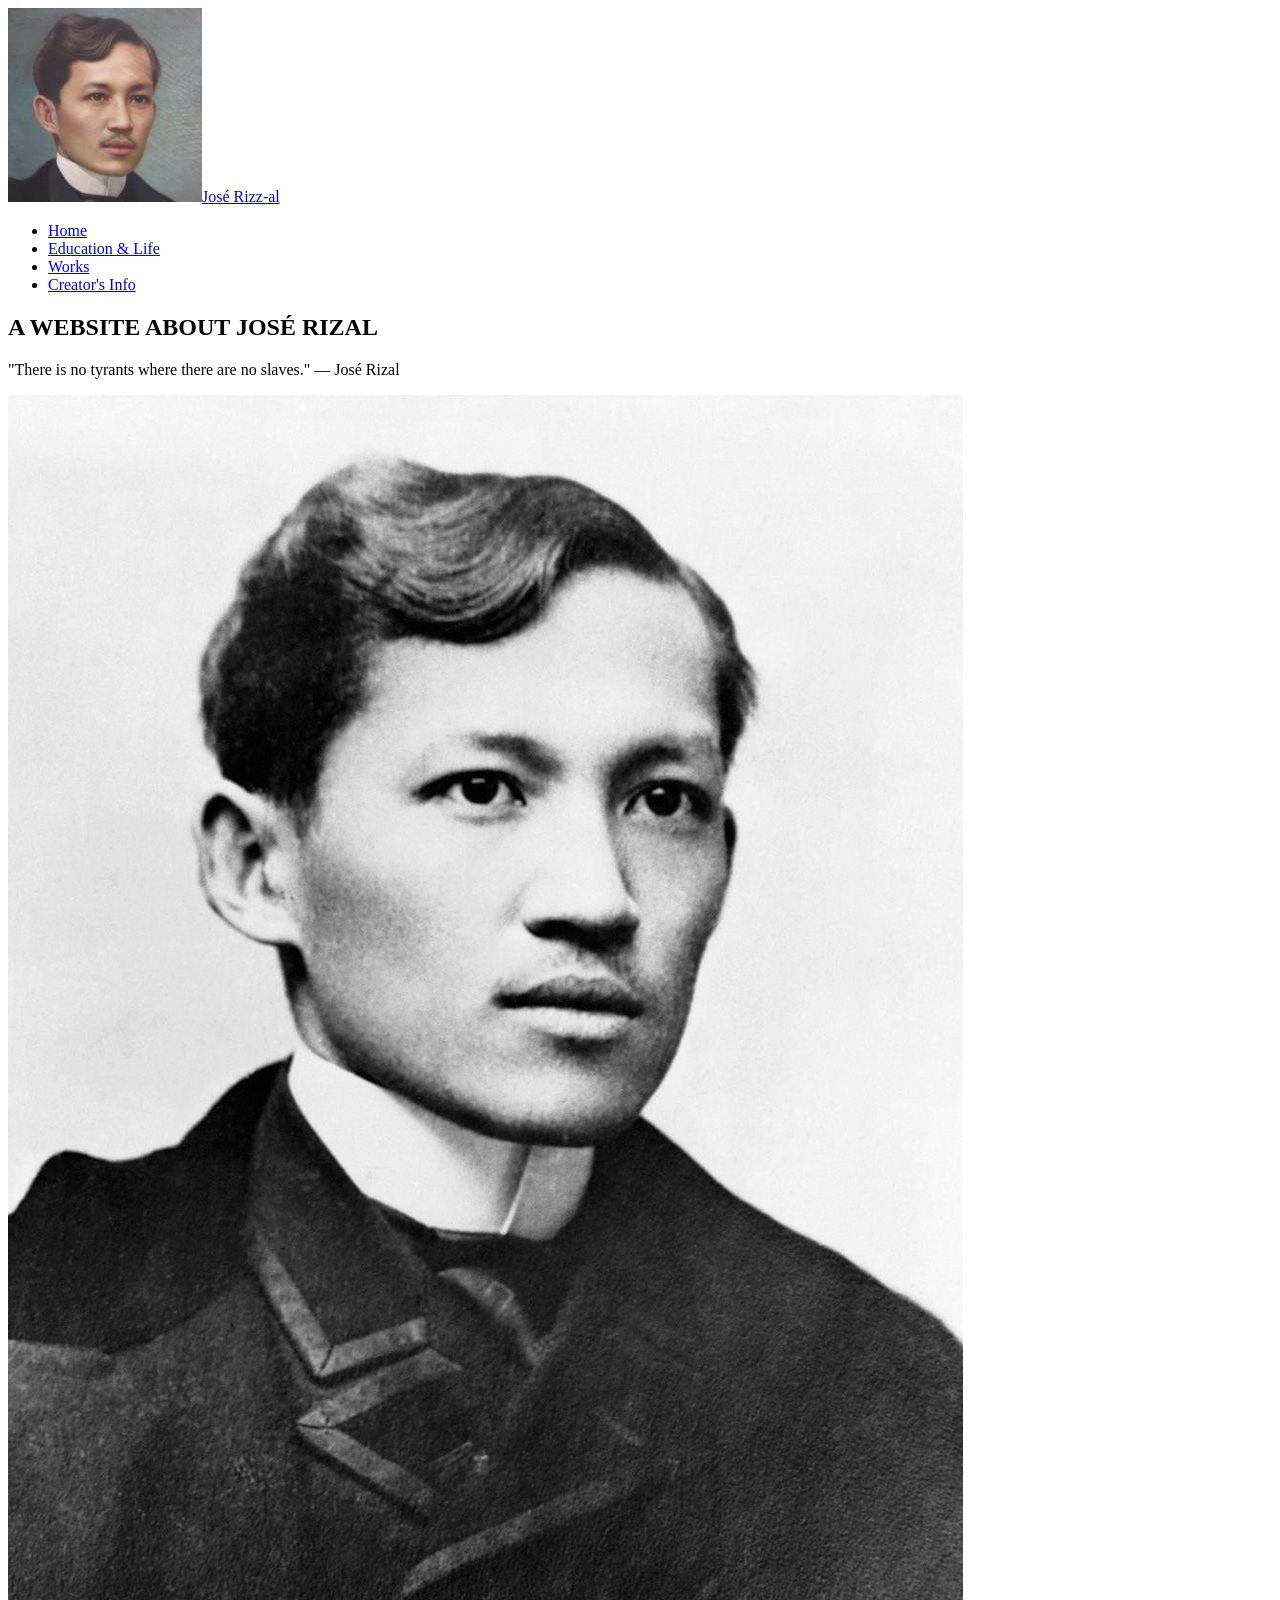
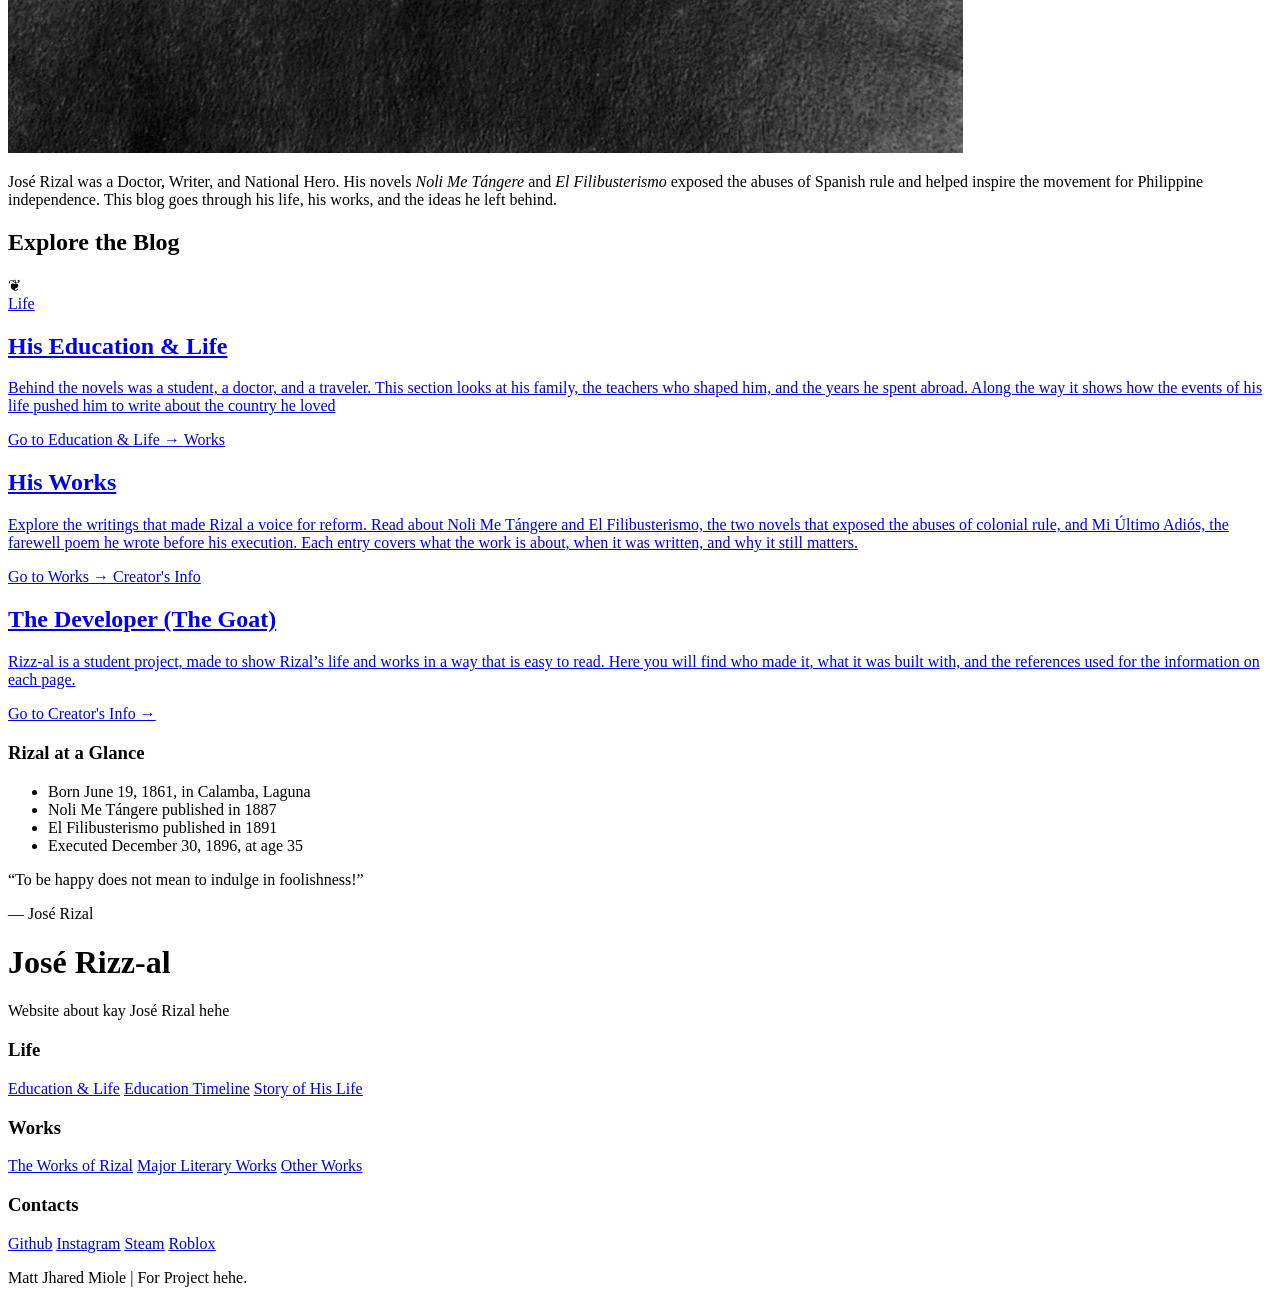
==== commit 5faa6361: "Update Home.html" ====
--- a/Home.html
+++ b/Home.html
@@ -19,10 +19,10 @@
     <!-- sa taas bago mag hr -->
     <header>
         <div class="nav-cont">
-            <a href="/HTML/Home.html" class="logo">
+            <a href="/HTML/index.html" class="logo">
             <img src="/Images/rizz.jpg" alt="" class="logo-img">José Rizz-al</a>
             <ul class="nav-links">
-                <li><a href="/HTML/Home.html" aria-current="page">Home</a></li>
+                <li><a href="/HTML/index.html" aria-current="page">Home</a></li>
                 <li><a href="/HTML/Life.html">Education &amp; Life</a></li>
                 <li><a href="/HTML/Works.html">Works</a></li>
                 <li><a href="/HTML/Info.html">Creator's Info</a></li>
